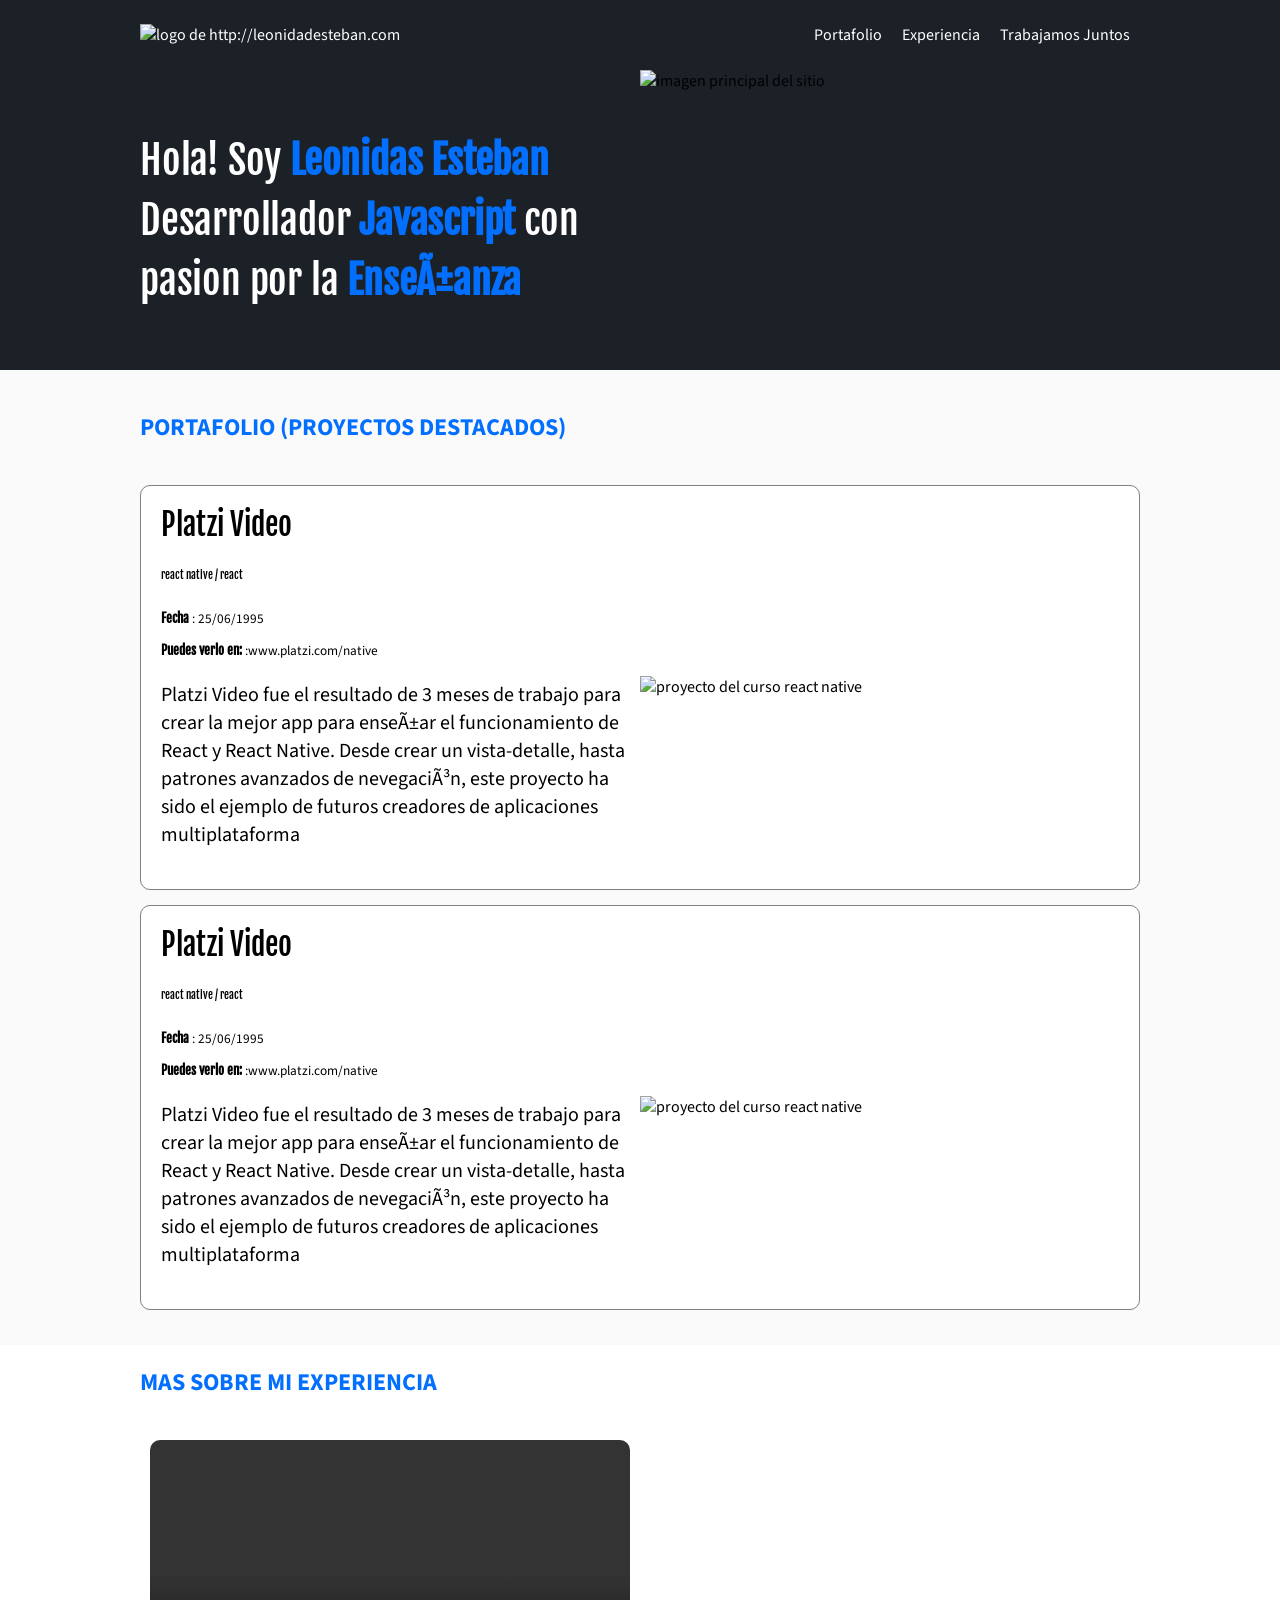
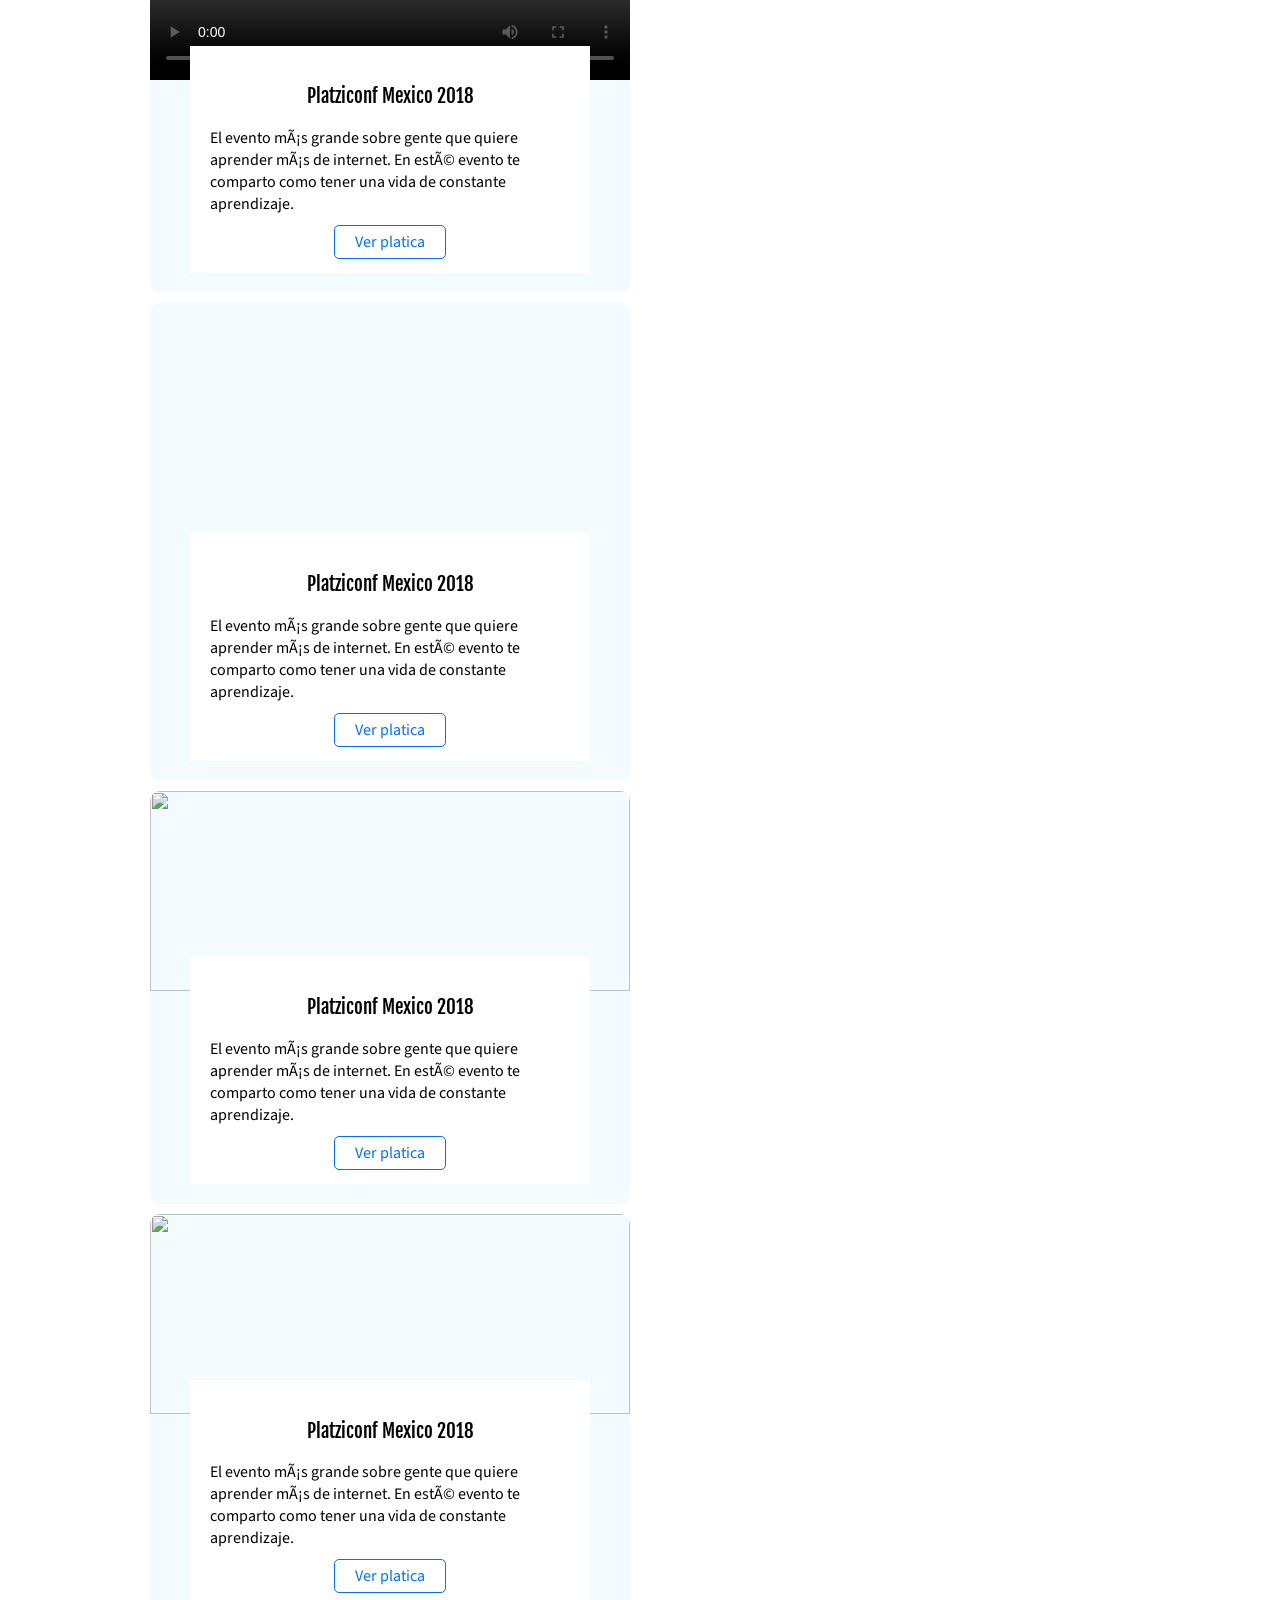
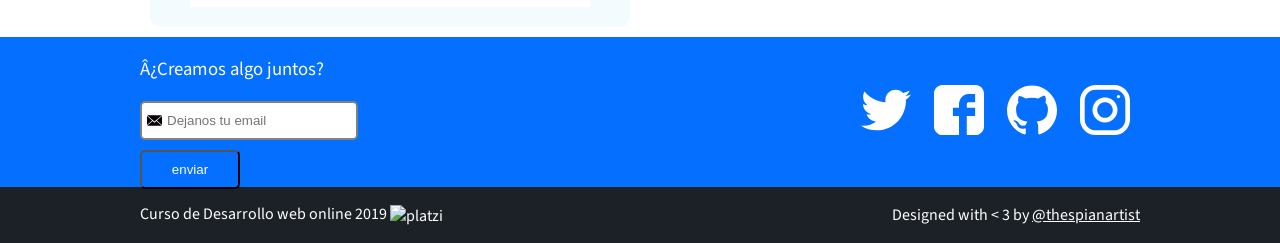
==== index.html @ d5310433 "Portafolio" ====
<!DOCTYPE html>
<html lang="es">
    <head >
        <meta charset="UTF=8">
        <title>Leonidas Esteban</title>
        <link rel="icon" type="image/png" href="../desarrollo web/imagenes/images/favi con.png">
        <link rel="stylesheet" href="Estilos.css">
        <link href="https://fonts.googleapis.com/css?family=Fjalla+One|Source+Sans+Pro&display=swap" rel="stylesheet">
        <meta name="viewport" content="width=device-width, initial-scale=1">
    </head>
    <body>
        <i class="icon-home burger-button" id="burger-menu"></i>
        <header class="header">
            <div class="container">
                <figure class="logo">
                    <img src="../desarrollo web/imagenes/images/logo.png"  height="50" alt="logo de http://leonidadesteban.com"> 
                </figure>
                <nav class="menu">
                    <ol>
                        <li>
                            <a class="link" href="../desarrollo web/imagenes/portafolio/index.html">Portafolio</a>
                        </li>
                        <li>
                            <a class="link" href="#eventos">Experiencia</a>
                        </li>
                        <li>
                            <a class="link" href="#contacto">Trabajamos Juntos</a>
                        </li>
                    </ol>
                </nav>
            </div>
        </header>
         <section class="hero"> 
            <div class="container">
            <h1>
                Hola! Soy <strong>Leonidas Esteban</strong> <br>   Desarrollador  <strong>Javascript</strong> con <br/> pasion por la <strong>Enseñanza</strong>
            </h1>
           <img src="../desarrollo web/imagenes/images/hero.jpg" width="500" height="300" alt="imagen principal del sitio" class="hero-image">
        </div>
        </section>
        <section id="portafolio" class="portfolio">
            <div class="container">
            <h2>
                Portafolio (Proyectos Destacados)
            </h2>
            <article class="project">
                <div class="project-details">
                    <h3 class="project-title">Platzi Video</h3>
                <h6 class="project-course">react native / react</h6>
                <p class="project-date"><small><strong>Fecha</strong> : 25/06/1995</small> </p>
                <p class="project-url"><small><strong>Puedes verlo en:</strong> :www.platzi.com/native</small> </p>
                <p class="project-description">Platzi Video fue el resultado de 3 meses de trabajo para crear la mejor app para enseñar el funcionamiento
                     de React y React Native. Desde crear un vista-detalle, hasta patrones avanzados de nevegación, este proyecto ha sido el ejemplo de futuros 
                     creadores de aplicaciones multiplataforma 
                </p>
                </div>
                        <figure class="project-imagecontainer">
                    <img class="project-image" src="../desarrollo web/imagenes/images/platzi-video-react-native.png" width="500" alt="proyecto del curso react native">
                </figure>
            </article>
            <article class="project">
                <div class="project-details">
                    <h3 class="project-title">Platzi Video</h3>
                <h6 class="project-course">react native / react</h6>
                <p class="project-date"><small><strong>Fecha</strong> : 25/06/1995</small> </p>
                <p class="project-url"><small><strong>Puedes verlo en:</strong> :www.platzi.com/native</small> </p>
                <p class="project-description">Platzi Video fue el resultado de 3 meses de trabajo para crear la mejor app para enseñar el funcionamiento
                     de React y React Native. Desde crear un vista-detalle, hasta patrones avanzados de nevegación, este proyecto ha sido el ejemplo de futuros 
                     creadores de aplicaciones multiplataforma 
                </p>
                </div>
                        <figure class="project-imagecontainer">
                    <img class="project-image" src="../desarrollo web/imagenes/images/platzi-video-react-native.png" width="500" alt="proyecto del curso react native">
                </figure>
            </article>
            </div>
        </section>
        <div class="container">
        <h2 class="event-list.title">
            Mas sobre mi Experiencia
        </h2>
        </div>
        
        <section id="eventos" class="event-list">
            <div class="container">
            <article class="event">
              <figure class="event-imagecontainer">
               <video  class="html-video" src="../desarrollo web/f8.mp4" width="1280" height="720" controls></video>
                </figure>
                <div class="event-details">
                    <h3 class="event-title"  > Platziconf Mexico 2018</h3>
                    <P class="event-description" >El evento más grande sobre gente que quiere aprender más de internet. En esté evento te comparto como tener una vida de constante aprendizaje.</P>
                <a  class="event-url" href="https://www.youtube.com/watch?v=BIS7cWGgJg0" target="_blank" >Ver platica</a>
                </div>
           </article>
           <article class="event">
            <figure class="event-imagecontainer"></figure>
                <div class="flexible-video">
                    <iframe width="560" height="315" src="https://www.youtube.com/embed/r5rli1PnsoU" frameborder="0" allow="accelerometer; autoplay; encrypted-media; gyroscope; picture-in-picture" allowfullscreen></iframe>
                </div>
              </figure>
              <div class="event-details">
                  <h3 class="event-title"  > Platziconf Mexico 2018</h3>
                  <P class="event-description" >El evento más grande sobre gente que quiere aprender más de internet. En esté evento te comparto como tener una vida de constante aprendizaje.</P>
              <a  class="event-url" href="https://www.youtube.com/watch?v=BIS7cWGgJg0" target="_blank" >Ver platica</a>
              </div>
         </article>
         <article class="event">
            <figure class="event-imagecontainer">
                <img class="event-image " src="../desarrollo web/imagenes/images/platzi-conf.jpg" width="500"/>
              </figure>
              <div class="event-details">
                  <h3 class="event-title"  > Platziconf Mexico 2018</h3>
                  <P class="event-description" >El evento más grande sobre gente que quiere aprender más de internet. En esté evento te comparto como tener una vida de constante aprendizaje.</P>
              <a  class="event-url" href="https://www.youtube.com/watch?v=BIS7cWGgJg0" target="_blank" >Ver platica</a>
              </div>
         </article>
         <article class="event">
            <figure class="event-imagecontainer">
                <img class="event-image " src="../desarrollo web/imagenes/images/platzi-conf.jpg" width="500"/>
              </figure>
              <div class="event-details">
                  <h3 class="event-title"  > Platziconf Mexico 2018</h3>
                  <P class="event-description" >El evento más grande sobre gente que quiere aprender más de internet. En esté evento te comparto como tener una vida de constante aprendizaje.</P>
              <a  class="event-url" href="https://www.youtube.com/watch?v=BIS7cWGgJg0" target="_blank" >Ver platica</a>
              </div>
         </article>
         </div>
        </section>
        <section id="contacto" class="contact">
            <div class="container">
            <form action="/suscripcion/" class="form-email">
                <h3>¿Creamos algo juntos?</h3>
            <input type="text" placeholder="Dejanos tu email">
            <button>enviar</button>
        </form>
        <div class="social">
            <a href="https://twitter.com/leonidadesesteban" class="social-link twitter"></a>
            <a href="https://facebook.com/leonidas.esteban" class="social-link facebook"></a>
            <a href="https://github.com/leonidasesteban" class="social-link github" ></a>
            <a href="https://instagram.com/leonidasesteban" class="social-link instagram" ></a>
        </div>
        </div>
        </section>
        <footer class="footer">
            <div class="container">
             <div>
                 <p>
                     Curso de Desarrollo web online 2019 <img src="../desarrollo web/images/platzi.png" width="80" alt="platzi">
                 </p>
             </div>
            <div>
                <p>
                    Designed with < 3 by <a href="https//thespianartist" >@thespianartist</a>
                </p>
            </div>
            </div>
        </footer> 
<script>
    // console.log('Hola mundo! es mi primera linea en JS');
    const ipad = window.matchMedia('screen and (max-width: 767px)')
    const menu = document.querySelector('.menu');
    // console.log(menu);
    const burgerButton = document.querySelector('#burger-menu');
    // console.log(burgerButton);


    ipad.addListener(validation)

    function validation(event) {
      if (event.matches) {
        burgerButton.addEventListener('click', hideShow)
      } else {
        burgerButton.removeEventListener('click', hideShow)
      }
    }
    validation(ipad);


    function hideShow() {
      if (menu.classList.contains('is-active')) {
        menu.classList.remove('is-active');
      } else {
        menu.classList.add('is-active');
      }
    }
    
  </script>
</body>
</html>
---- Estilos.css ----
@font-face {
    font-family: 'icomoon';
    src:  url('../fonts/icomoon.eot?2z1g6u');
    src:  url('../fonts/icomoon.eot?2z1g6u#iefix') format('embedded-opentype'),
      url('../fonts/icomoon.ttf?2z1g6u') format('truetype'),
      url('../fonts/icomoon.woff?2z1g6u') format('woff'),
      url('../fonts/icomoon.svg?2z1g6u#icomoon') format('svg');
    font-weight: normal;
    font-style: normal;
    font-display: block;
  }
  
  [class^="icon-"], [class*=" icon-"] {
    /* use !important to prevent issues with browser extensions that change fonts */
    font-family: 'icomoon' !important;
   
    font-style: normal;
    font-weight: normal;
    font-variant: normal;
    text-transform: none;
    line-height: 1;
  
    /* Better Font Rendering =========== */
    -webkit-font-smoothing: antialiased;
    -moz-osx-font-smoothing: grayscale;
  }
  
  .icon-home:before {
    content: "\e900";
  }

body {
    font-family: 'Source Sans Pro', sans-serif;
    margin: 0px;
}

h1,
h2,
h3,
h4,
h5,
h6
{
   font-family: 'Fjalla One', sans-serif;
   font-weight: normal;

}

h1 {
    font-size: 40px;
    line-height: 1.5;
    letter-spacing: -.2px;
    color: white;
    margin: 0px;
   
}
h1 strong{

    color: #026fff;
}

h2 {
 color: #026fff;
 text-transform: uppercase;
 font-family: 'Source Sans Pro', sans-serif;
 font-weight: bold;
 font-size: 24px;
 margin-bottom: 40px;
}

.hero{

    height: 300px;
    background-color: #1b2127;
    display: flex;
    align-items: center;
    justify-content: space-between;
    flex-wrap: wrap;
   
}

.hero-image{
    object-fit: cover;
}

.portfolio {
    background: #fafafa;
    padding: 20px;
   
}


.project {
    border: 1px solid gray;
    border-radius: 10px;
    margin-bottom: 15px;
    padding: 20px;
    background: white;
    display: flex;
    align-items: center;
    justify-content: space-between;
    flex-wrap: wrap;
}

.project.course,
.project-date,
.project-url
{
    margin: 10px 0;
}

.project-description {
    font-size: 20px;
}

.project strong{
    font-family: 'Fjalla One', sans-serif;
}


.project-title {
    font-size: 30px;
    margin-top: 0px;
    margin-bottom:10px ;
}

.project-details {
    width: 50%;
}
.project-imagecontainer {
    width: 50%;
}

.project-imagecontainer img{
    max-width: 100%;
    
}
.header {

    background-color: #1b2127;
    color: white;
    display: flex ;
    height: 70px;
    align-items: center;
    justify-content: space-between;
    flex-wrap: wrap;
}

.header a {

    color: white;
    text-decoration: none;
    height: inherit;
    display: flex;
    align-items: center;
    padding: 0 10px;
   
   
}

ol,
ul {
    margin: 0px;
    padding: 0px;
    list-style: none;
}

figure{
    margin: 0px;

}

.menu { /* menu hereda de header*/
    height: inherit;
}
.header ol {/* .header ol hereda de .menu*/
    display: flex;
    height: inherit;
}
.header ol li {/* .header ol li header hereda de .header ol*/
    height: inherit;
}

 .flexbox {
    display: flex;
     flex-wrap: nowrap;
    flex-wrap: wrap; 
    flex-direction: column; 
   }
  
  .box {
    width: 50px;
    height: 50px;
    margin: 5px;
    border: 1px solid red;
  
    flex-shrink: 0;
  } 

.footer {
    color: white;
    background-color: #1b2127;
    display: flex;
    align-items: center;
    justify-content: space-between;
    flex-wrap: wrap;
   

}

.footer img {
    vertical-align: middle;
}

.footer a {
    color: white;
}
.event-list {

    display: flexbox;
    flex-wrap: wrap;

}

.event-list-title{
    margin-left: 20px;
}

.event{

    margin: 1%;
    width: 48%;
    flex-shrink: 0;
    border-radius: 10px; 
    overflow: hidden;
    background: #f4fbff;
    
    
}
.event img{
    width: 480px;
    height: 200px;
    object-fit: cover;
}

.event-details {
    margin: 20px  40px;
    margin-top: -40px;
    background-color: white;
    position: relative;
    padding: 20px;
    text-align: center;
}

.event-description {
    text-align: left;
}

.event-url{
    color: #056fff;
    border: 1px solid;
    padding: 5px 20px;
    text-decoration: none;
    border-radius: 5px;


}

.contact {

    background-color: #056fff;
    color: white;
    height: 150px;
    display: flex;
    align-items: center;
    justify-content: space-between;
    flex-wrap: wrap;

}


 
.social-link {
    display: inline-block;
    width: 50px;
    height: 50px;
    margin: 0 10px;
    background-size: 50px 50px;
    
}


.social-link.twitter{
     
    background-image: url('../images/twitter.svg');
    

}

.social-link.facebook{
     
    background-image: url('../images/facebook.svg');
    
    
}

.social-link.github{
     
    background-image: url('../images/github.svg');
   
}

.social-link.instagram{
     
    background-image: url('../images/instagram.svg');
   
}

.form-email input{

    border-color: gray;
    border-style: solid;
    border-radius: 5px;
    padding: 10px 20px 10px 25px;
    background-image: url('../images/envelope.svg');
    background-size: 15px 15px;
    background-repeat:no-repeat ;
    background-position-y:center ;
    background-position-x: 5px;
}

.form-email button{
    display: block;
    background: transparent;
    color: white;
    padding: 10px 0px;
    border-radius: 5px;
    width: 100px;
    margin-top: 10px;
  
}

.form-email h3{
    font-family: 'Source Sans Pro', sans-serif;
}

.container {
    max-width: 1000px;
    flex: 1;
    margin: 0 auto;
    display: inherit;
    justify-content: inherit;
    align-items: inherit;
    height: inherit;
    flex-wrap: inherit;

}
.burger-button {
    width: 40px;
    height: 40px;
    border-radius: 50%;
    background-color:rgba(0, 0, 0, .8);
    display: none;
    line-height: 40px;
    text-align: center;
    position: fixed;
    z-index: 4;
    left: 5px;
    top: 5px;
    color: white;
  }

@media screen and (max-width:1023px){
    
    .event-list-title{
        margin-left: 20px;
    }

   .container{
       padding: 0 1em;
   }
   .hero{
    height: auto;
    position: relative;
    overflow: hidden;
    padding: 2em;
}
.hero-image{
    position: absolute;
    z-index: 1;
    left: 0;
    right: 0;
    top: 0;
    bottom: 0;
    width: 100%;
}
h1{
    font-size: 2em;
    z-index: 2;
}
}

.html-video{
    width: 100%;
   height: auto;
}

.youtube-video{
    width: 100%;
    height: 100%;
    position: absolute;
    top: 0;
    bottom: 0;
    left: 0;
    right: 0;
   
   
    
}
.flexible-video{
    width: 100%;
    height: 0;
    position: relative;
    padding-bottom: 56.25%;
   
   
}

@media screen and (max-width:767px){
    h2 {
        font-size: 1.2em;
        margin: .5em 0;
      }
      .burger-button {
        display: block;
      }
     
   .header{
       display: block;
       height: auto;
   }
   .header ol{
       display: block;
   }
   .header ol li {
       height: 50px;
   }
   .header a{
       justify-content: center;
       height: 40px;
       font-size: 2em;
       text-decoration: underline;
       margin-bottom: .5em;
   }
   .header .logo{
       text-align: center;
   }

   .menu {
    position: fixed;
    background: rgba(5, 111, 255, .9);
    z-index: 3;
    top: 0;
    left: -100vw;
    width: 100vw;  
    bottom: 0;
    display: flex;
    align-items: center;
    justify-content: center;
    transition: .3s;
  }
  .menu.is-active {
    left: 0;
  } 


   .project{
       display: block;
   }

   .project-imagecontainer{
       width: auto;
       text-align: center;
   }
    .project-details{
        width: auto;
        
    }
    .project-course, .project-date, .project-url{
        margin: .3em 0;
    }
    .project-title{
       font-size: 1.5em;
       margin-bottom: .3em;
    }
    .project-url{
        font-size: 1em;
     
    }
    .project-course{
        font-size: .7em;
       
    }
    .project-date{
       font-size: 1em;
        
    }
    .project-description {
        font-size: 1em;
    
      }
    
    .event{
        width: auto;
        flex-shrink: initial;
    }
    .event img{
        width: 100%;
    }
}



@media screen and (max-width:480px){


    h1{
        font-size: 1.5em;
    }
   .project-details{
       font-size: 14px;
   }
   .event-details{
       margin: -2em .5em .5em ;
       padding: 1em;
   }
   .contact{
       height: auto;
       padding: 1.5em 0;
       text-align: center;
       display: block;
   }
   .form-email button{
       margin: 1em auto;
   }
   .form-email h3{
       margin-top: 0px;
   }
   .footer{
       display: block;
       text-align: center;
       border: 1px solid transparent;
   }

    .social-link {
    width: 40px;
    height: 40px;
    background-size: 100%;
   }

}

@media screen and (max-width:320px){
    h1{
        font-size: 1.2em;
    }
    .hero{
        padding: 2em 1em;
    }
    
}
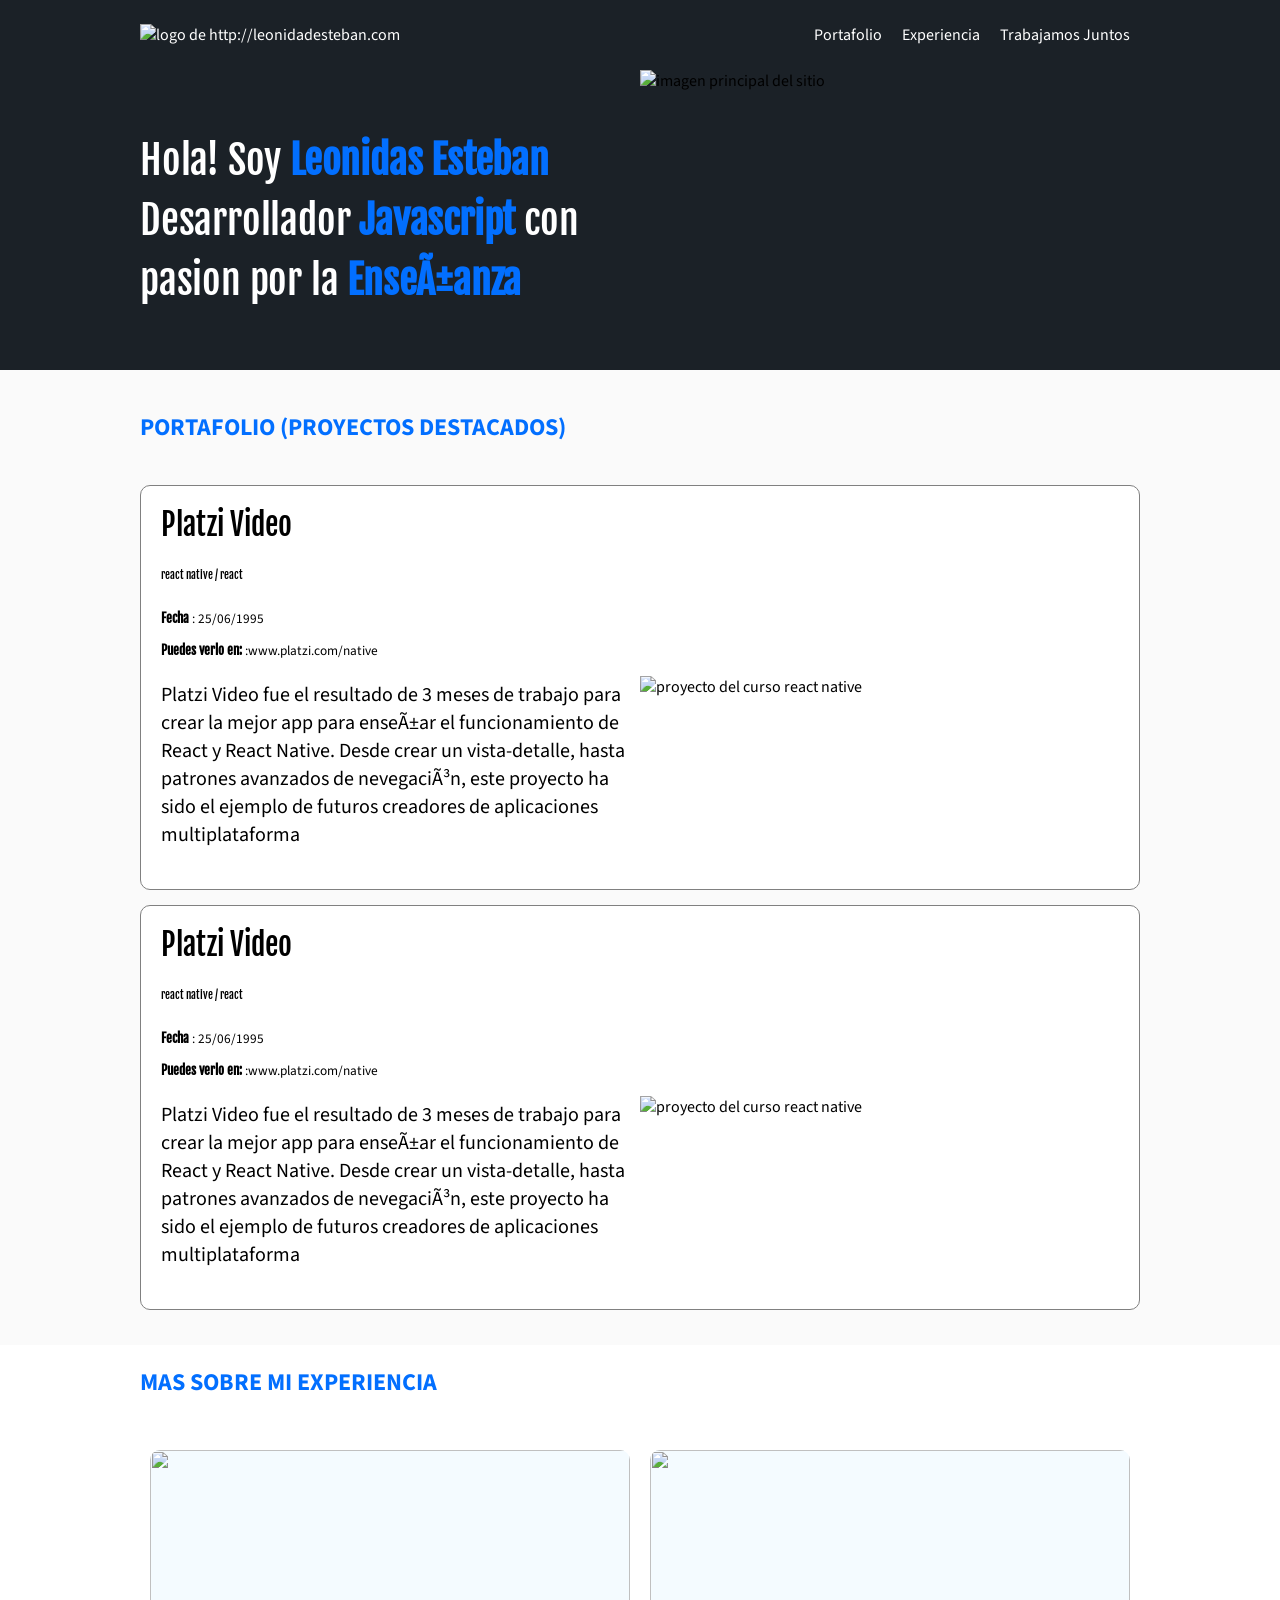
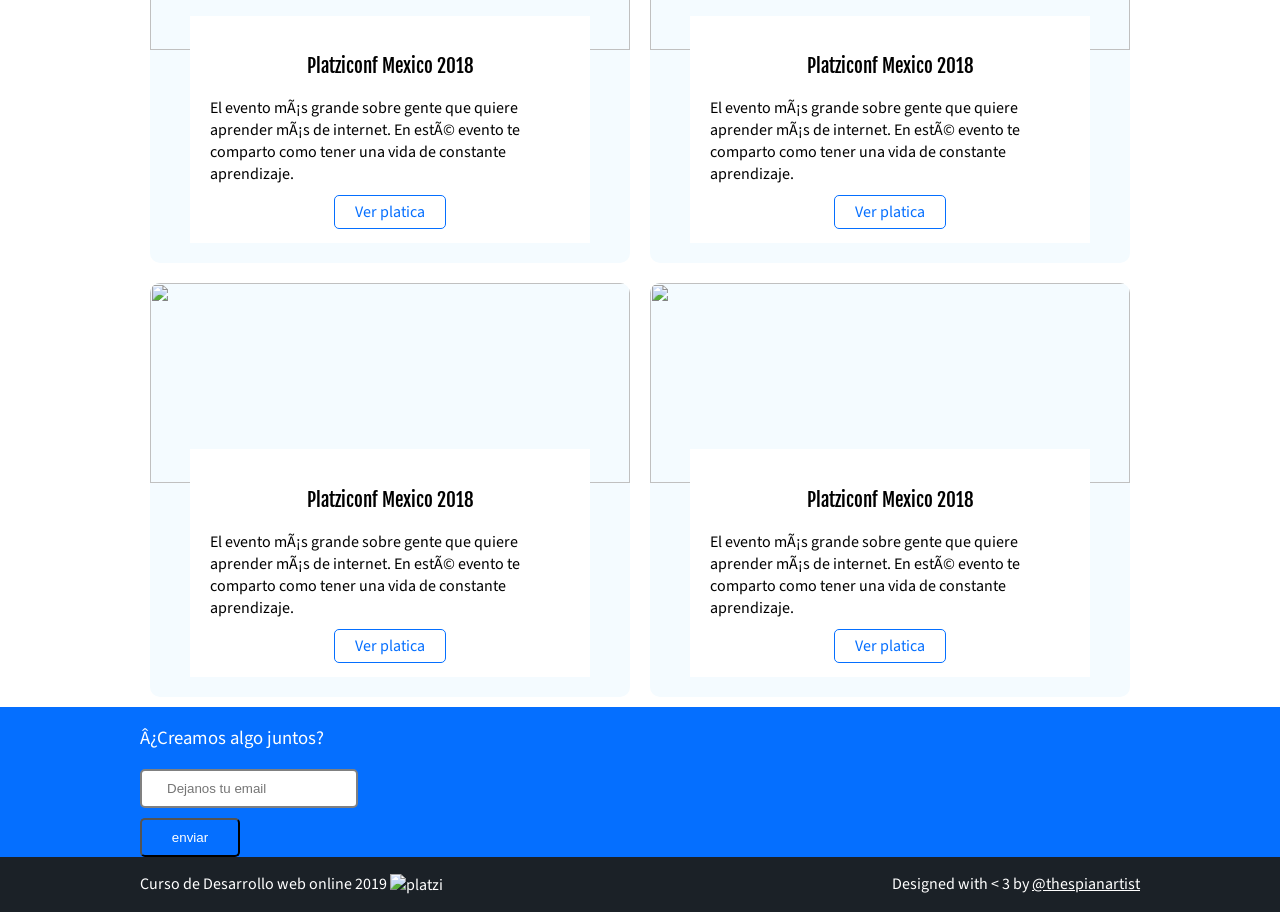
==== commit 642f7718: "detalle de cuadre" ====
--- a/index.html
+++ b/index.html
@@ -13,12 +13,12 @@
         <header class="header">
             <div class="container">
                 <figure class="logo">
-                    <img src="../desarrollo web/imagenes/images/logo.png"  height="50" alt="logo de http://leonidadesteban.com"> 
+                    <img src="/Users/gianc/Gianfc/imagenes/images/logo.png"  height="50" alt="logo de http://leonidadesteban.com"> 
                 </figure>
                 <nav class="menu">
                     <ol>
                         <li>
-                            <a class="link" href="../desarrollo web/imagenes/portafolio/index.html">Portafolio</a>
+                            <a class="link" href="/Users/gianc/Gianfc/imagenes/portafolio/index.html">Portafolio</a>
                         </li>
                         <li>
                             <a class="link" href="#eventos">Experiencia</a>
@@ -35,7 +35,7 @@
             <h1>
                 Hola! Soy <strong>Leonidas Esteban</strong> <br>   Desarrollador  <strong>Javascript</strong> con <br/> pasion por la <strong>Enseñanza</strong>
             </h1>
-           <img src="../desarrollo web/imagenes/images/hero.jpg" width="500" height="300" alt="imagen principal del sitio" class="hero-image">
+           <img src="/Users/gianc/Gianfc/imagenes/images/hero.jpg" width="500" height="300" alt="imagen principal del sitio" class="hero-image">
         </div>
         </section>
         <section id="portafolio" class="portfolio">
@@ -55,7 +55,7 @@
                 </p>
                 </div>
                         <figure class="project-imagecontainer">
-                    <img class="project-image" src="../desarrollo web/imagenes/images/platzi-video-react-native.png" width="500" alt="proyecto del curso react native">
+                    <img class="project-image" src="/Users/gianc/Gianfc/imagenes/images/platzi-video-react-native.png" width="500" alt="proyecto del curso react native">
                 </figure>
             </article>
             <article class="project">
@@ -70,7 +70,7 @@
                 </p>
                 </div>
                         <figure class="project-imagecontainer">
-                    <img class="project-image" src="../desarrollo web/imagenes/images/platzi-video-react-native.png" width="500" alt="proyecto del curso react native">
+                    <img class="project-image" src="/Users/gianc/Gianfc/imagenes/images/platzi-video-react-native.png" width="500" alt="proyecto del curso react native">
                 </figure>
             </article>
             </div>
@@ -82,10 +82,10 @@
         </div>
         
         <section id="eventos" class="event-list">
-            <div class="container">
+            <div class="container2">
             <article class="event">
               <figure class="event-imagecontainer">
-               <video  class="html-video" src="../desarrollo web/f8.mp4" width="1280" height="720" controls></video>
+                <img class="event-image " src="/Users/gianc/Gianfc/imagenes/images/platzi-conf.jpg" width="500"/>
                 </figure>
                 <div class="event-details">
                     <h3 class="event-title"  > Platziconf Mexico 2018</h3>
@@ -94,10 +94,8 @@
                 </div>
            </article>
            <article class="event">
-            <figure class="event-imagecontainer"></figure>
-                <div class="flexible-video">
-                    <iframe width="560" height="315" src="https://www.youtube.com/embed/r5rli1PnsoU" frameborder="0" allow="accelerometer; autoplay; encrypted-media; gyroscope; picture-in-picture" allowfullscreen></iframe>
-                </div>
+            <figure class="event-imagecontainer">
+                    <img class="event-image " src="/Users/gianc/Gianfc/imagenes/images/platzi-conf.jpg" width="500"/>
               </figure>
               <div class="event-details">
                   <h3 class="event-title"  > Platziconf Mexico 2018</h3>
@@ -107,7 +105,7 @@
          </article>
          <article class="event">
             <figure class="event-imagecontainer">
-                <img class="event-image " src="../desarrollo web/imagenes/images/platzi-conf.jpg" width="500"/>
+                <img class="event-image " src="/Users/gianc/Gianfc/imagenes/images/platzi-conf.jpg" width="500"/>
               </figure>
               <div class="event-details">
                   <h3 class="event-title"  > Platziconf Mexico 2018</h3>
@@ -117,7 +115,7 @@
          </article>
          <article class="event">
             <figure class="event-imagecontainer">
-                <img class="event-image " src="../desarrollo web/imagenes/images/platzi-conf.jpg" width="500"/>
+                <img class="event-image " src="/Users/gianc/Gianfc/imagenes/images/platzi-conf.jpg" width="500"/>
               </figure>
               <div class="event-details">
                   <h3 class="event-title"  > Platziconf Mexico 2018</h3>
--- a/Estilos.css
+++ b/Estilos.css
@@ -217,7 +217,7 @@
 }
 .event-list {
 
-    display: flexbox;
+    display: flex;
     flex-wrap: wrap;
 
 }
@@ -292,27 +292,27 @@
 
 .social-link.twitter{
      
-    background-image: url('../images/twitter.svg');
+    background-image: url('/Users/gianc/Gianfc/images/twitter.svg');
     
 
 }
 
 .social-link.facebook{
      
-    background-image: url('../images/facebook.svg');
+    background-image: url('/Users/gianc/Gianfc/images/facebook.svg');
     
     
 }
 
 .social-link.github{
      
-    background-image: url('../images/github.svg');
+    background-image: url('/Users/gianc/Gianfc/images/github.svg');
    
 }
 
 .social-link.instagram{
      
-    background-image: url('../images/instagram.svg');
+    background-image: url('/Users/gianc/Gianfc/images/instagram.svg');
    
 }
 
@@ -322,7 +322,7 @@
     border-style: solid;
     border-radius: 5px;
     padding: 10px 20px 10px 25px;
-    background-image: url('../images/envelope.svg');
+    background-image: url('/Users/gianc/Gianfc/images/envelope.svg');
     background-size: 15px 15px;
     background-repeat:no-repeat ;
     background-position-y:center ;
@@ -352,7 +352,19 @@
     justify-content: inherit;
     align-items: inherit;
     height: inherit;
-    flex-wrap: inherit;
+    
+
+}
+.container2 {
+    max-width: 1000px;
+    display: inherit;
+    margin: 0 auto;
+    justify-content: inherit;
+    align-items: inherit;
+    height: inherit;
+    flex-wrap: wrap;
+   
+    
 
 }
 .burger-button {
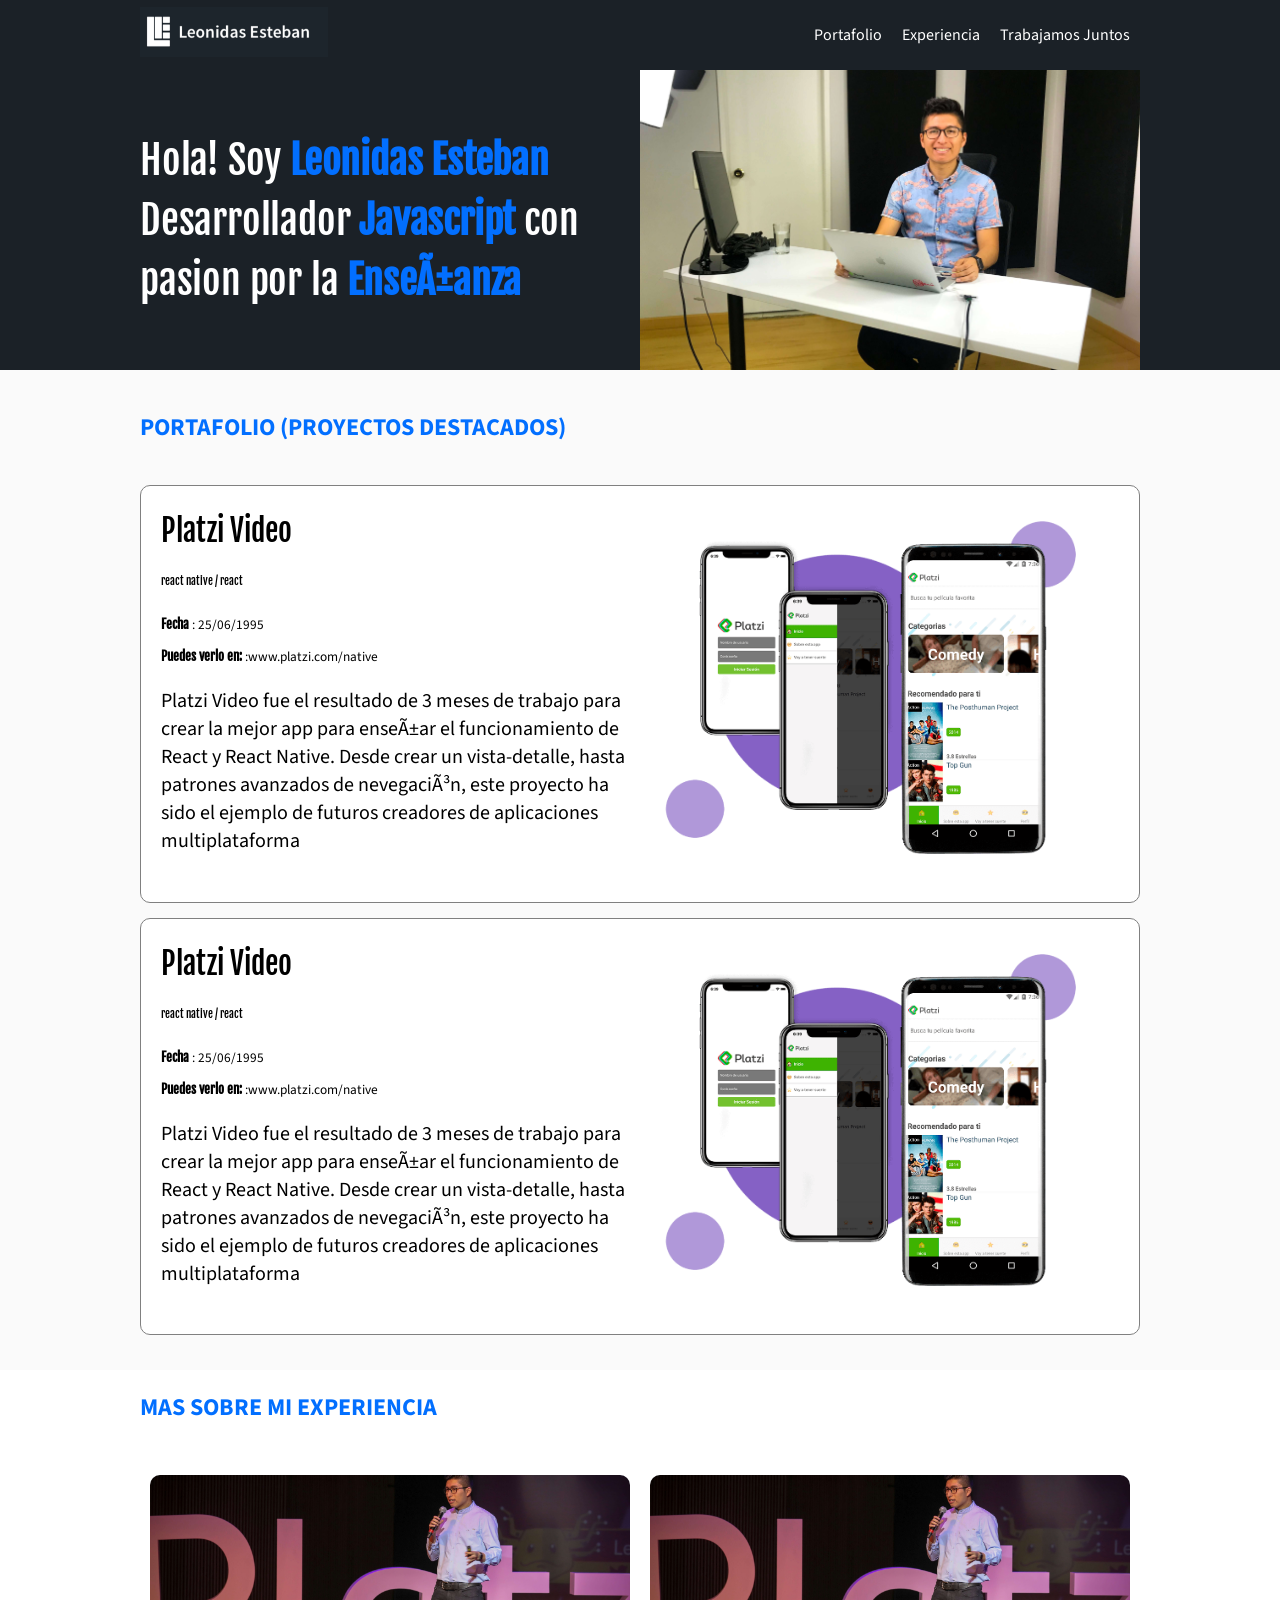
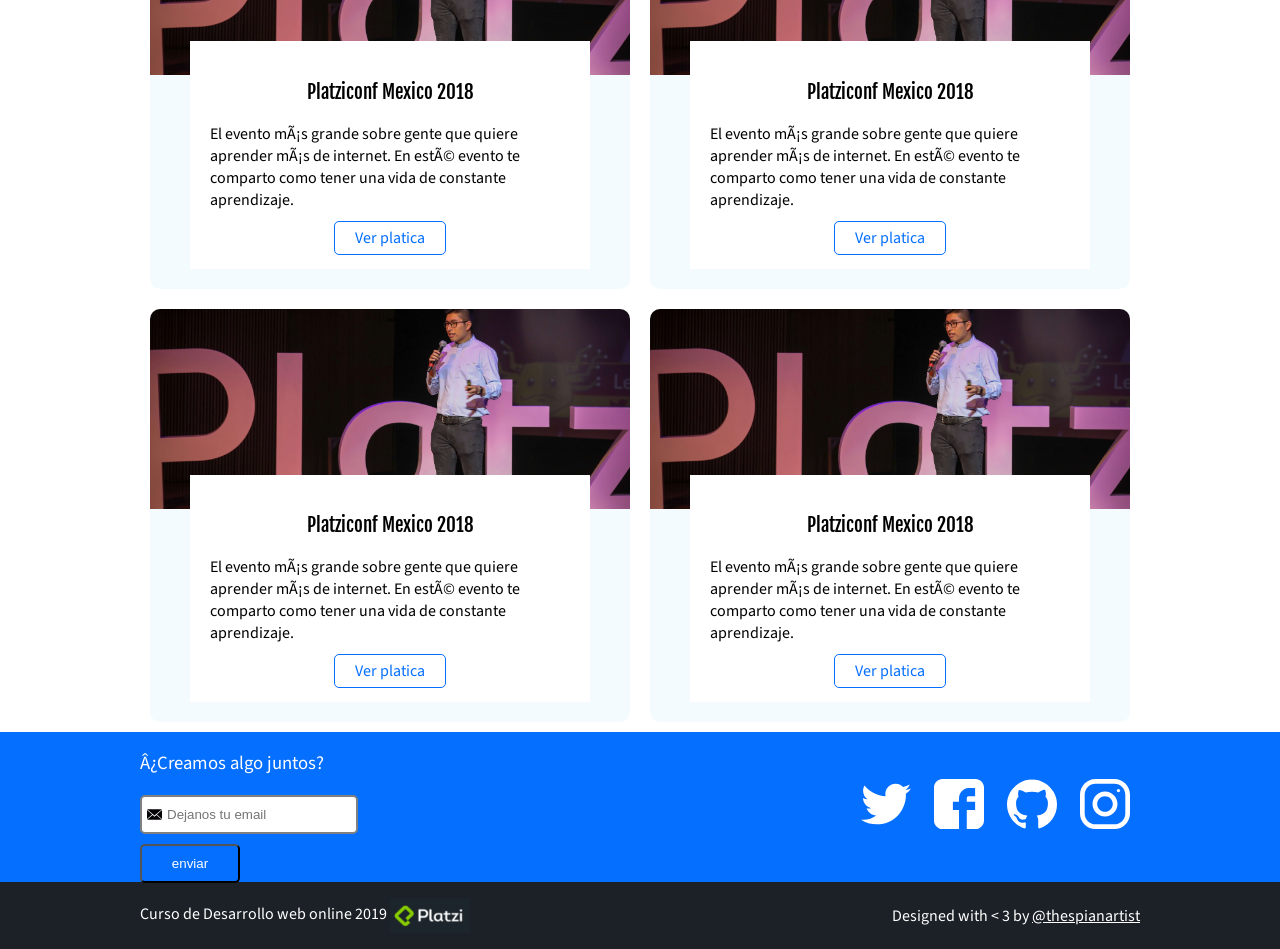
==== commit 3cb70d8d: "Version2" ====
--- a/index.html
+++ b/index.html
@@ -3,7 +3,7 @@
     <head >
         <meta charset="UTF=8">
         <title>Leonidas Esteban</title>
-        <link rel="icon" type="image/png" href="../desarrollo web/imagenes/images/favi con.png">
+        <link rel="icon" type="image/png" href="./images/favicon.png">
         <link rel="stylesheet" href="Estilos.css">
         <link href="https://fonts.googleapis.com/css?family=Fjalla+One|Source+Sans+Pro&display=swap" rel="stylesheet">
         <meta name="viewport" content="width=device-width, initial-scale=1">
@@ -13,12 +13,12 @@
         <header class="header">
             <div class="container">
                 <figure class="logo">
-                    <img src="/Users/gianc/Gianfc/imagenes/images/logo.png"  height="50" alt="logo de http://leonidadesteban.com"> 
+                    <img src="images/logo.png"  height="50" alt="logo de http://leonidadesteban.com"> 
                 </figure>
                 <nav class="menu">
                     <ol>
                         <li>
-                            <a class="link" href="/Users/gianc/Gianfc/imagenes/portafolio/index.html">Portafolio</a>
+                            <a class="link" href="#portafolio">Portafolio</a>
                         </li>
                         <li>
                             <a class="link" href="#eventos">Experiencia</a>
@@ -35,7 +35,7 @@
             <h1>
                 Hola! Soy <strong>Leonidas Esteban</strong> <br>   Desarrollador  <strong>Javascript</strong> con <br/> pasion por la <strong>Enseñanza</strong>
             </h1>
-           <img src="/Users/gianc/Gianfc/imagenes/images/hero.jpg" width="500" height="300" alt="imagen principal del sitio" class="hero-image">
+           <img src="./images/hero.jpg" width="500" height="300" alt="imagen principal del sitio" class="hero-image">
         </div>
         </section>
         <section id="portafolio" class="portfolio">
@@ -55,7 +55,7 @@
                 </p>
                 </div>
                         <figure class="project-imagecontainer">
-                    <img class="project-image" src="/Users/gianc/Gianfc/imagenes/images/platzi-video-react-native.png" width="500" alt="proyecto del curso react native">
+                    <img class="project-image" src="./images/platzi-video-react-native.png" width="500" alt="proyecto del curso react native">
                 </figure>
             </article>
             <article class="project">
@@ -70,7 +70,7 @@
                 </p>
                 </div>
                         <figure class="project-imagecontainer">
-                    <img class="project-image" src="/Users/gianc/Gianfc/imagenes/images/platzi-video-react-native.png" width="500" alt="proyecto del curso react native">
+                    <img class="project-image" src="./images/platzi-video-react-native.png" width="500" alt="proyecto del curso react native">
                 </figure>
             </article>
             </div>
@@ -85,7 +85,7 @@
             <div class="container2">
             <article class="event">
               <figure class="event-imagecontainer">
-                <img class="event-image " src="/Users/gianc/Gianfc/imagenes/images/platzi-conf.jpg" width="500"/>
+                <img class="event-image " src="./images/platzi-conf.jpg" width="500"/>
                 </figure>
                 <div class="event-details">
                     <h3 class="event-title"  > Platziconf Mexico 2018</h3>
@@ -95,7 +95,7 @@
            </article>
            <article class="event">
             <figure class="event-imagecontainer">
-                    <img class="event-image " src="/Users/gianc/Gianfc/imagenes/images/platzi-conf.jpg" width="500"/>
+                    <img class="event-image " src="./images/platzi-conf.jpg" width="500"/>
               </figure>
               <div class="event-details">
                   <h3 class="event-title"  > Platziconf Mexico 2018</h3>
@@ -105,7 +105,7 @@
          </article>
          <article class="event">
             <figure class="event-imagecontainer">
-                <img class="event-image " src="/Users/gianc/Gianfc/imagenes/images/platzi-conf.jpg" width="500"/>
+                <img class="event-image " src="./images/platzi-conf.jpg" width="500"/>
               </figure>
               <div class="event-details">
                   <h3 class="event-title"  > Platziconf Mexico 2018</h3>
@@ -115,7 +115,7 @@
          </article>
          <article class="event">
             <figure class="event-imagecontainer">
-                <img class="event-image " src="/Users/gianc/Gianfc/imagenes/images/platzi-conf.jpg" width="500"/>
+                <img class="event-image " src="./images/platzi-conf.jpg" width="500"/>
               </figure>
               <div class="event-details">
                   <h3 class="event-title"  > Platziconf Mexico 2018</h3>
@@ -144,7 +144,7 @@
             <div class="container">
              <div>
                  <p>
-                     Curso de Desarrollo web online 2019 <img src="../desarrollo web/images/platzi.png" width="80" alt="platzi">
+                     Curso de Desarrollo web online 2019 <img src="./images/platzi.png" width="80" alt="platzi">
                  </p>
              </div>
             <div>
--- a/Estilos.css
+++ b/Estilos.css
@@ -292,27 +292,27 @@
 
 .social-link.twitter{
      
-    background-image: url('/Users/gianc/Gianfc/images/twitter.svg');
+    background-image: url('./images/twitter.svg');
     
 
 }
 
 .social-link.facebook{
      
-    background-image: url('/Users/gianc/Gianfc/images/facebook.svg');
+    background-image: url('./images/facebook.svg');
     
     
 }
 
 .social-link.github{
      
-    background-image: url('/Users/gianc/Gianfc/images/github.svg');
+    background-image: url('./images/github.svg');
    
 }
 
 .social-link.instagram{
      
-    background-image: url('/Users/gianc/Gianfc/images/instagram.svg');
+    background-image: url('./images/instagram.svg');
    
 }
 
@@ -322,7 +322,7 @@
     border-style: solid;
     border-radius: 5px;
     padding: 10px 20px 10px 25px;
-    background-image: url('/Users/gianc/Gianfc/images/envelope.svg');
+    background-image: url('./images/envelope.svg');
     background-size: 15px 15px;
     background-repeat:no-repeat ;
     background-position-y:center ;
